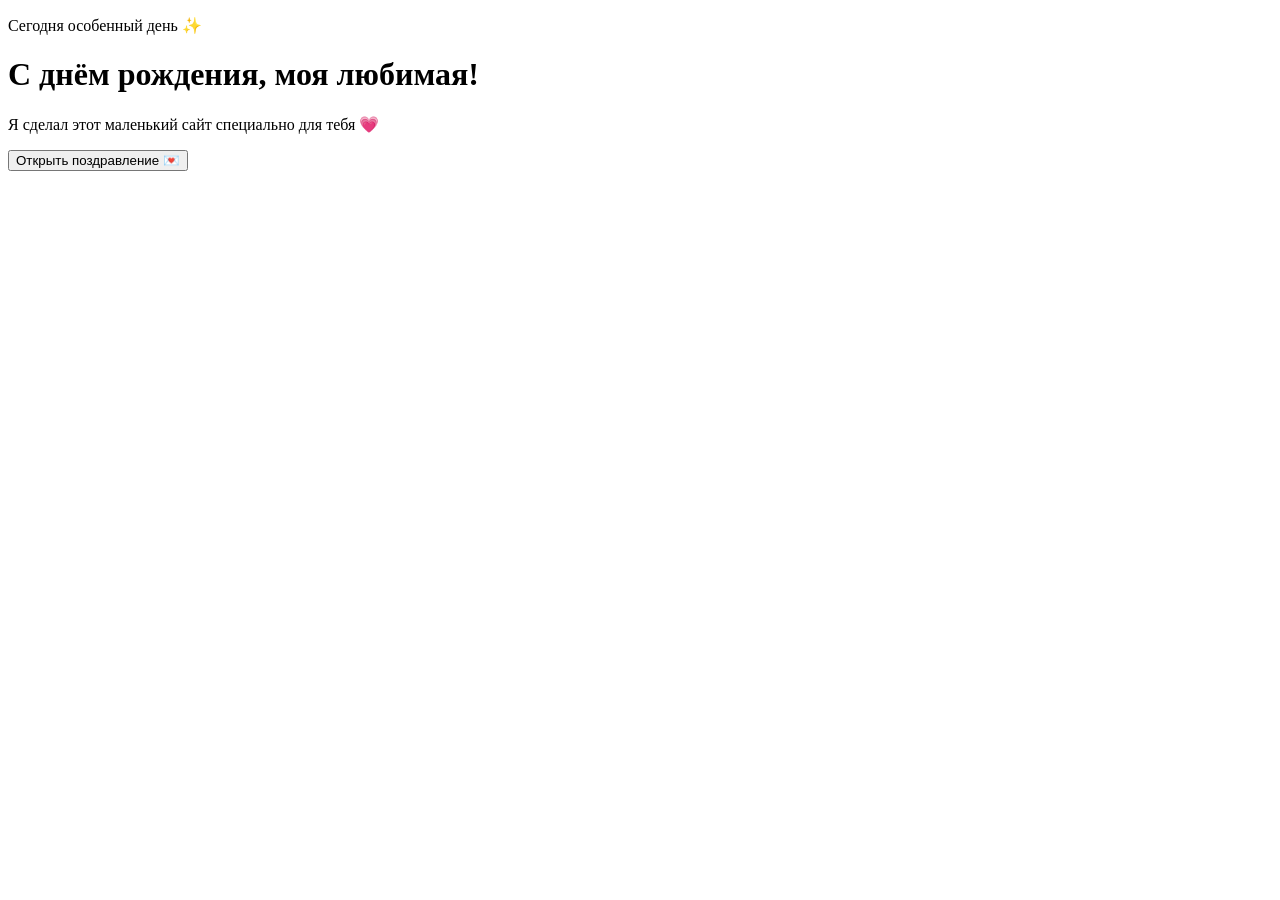
==== index.html @ 60a68466 "Создана основа сайта" ====
<!DOCTYPE html>
<html lang="ru">
<head>
    <meta charset="UTF-8">

    <meta
        name="viewport"
        content="width=device-width, initial-scale=1.0"
    >

    <title>С днём рождения ❤️</title>

    <link rel="stylesheet" href="style.css">
</head>

<body>

    <main class="hero">

        <div class="hero__content">

            <p class="hero__label">
                Сегодня особенный день ✨
            </p>

            <h1 class="hero__title">
                С днём рождения,
                <span>моя любимая!</span>
            </h1>

            <p class="hero__text">
                Я сделал этот маленький сайт специально для тебя 💗
            </p>

            <button class="hero__button" id="startButton">
                Открыть поздравление 💌
            </button>

        </div>

    </main>

    <script src="script.js"></script>

</body>
</html>
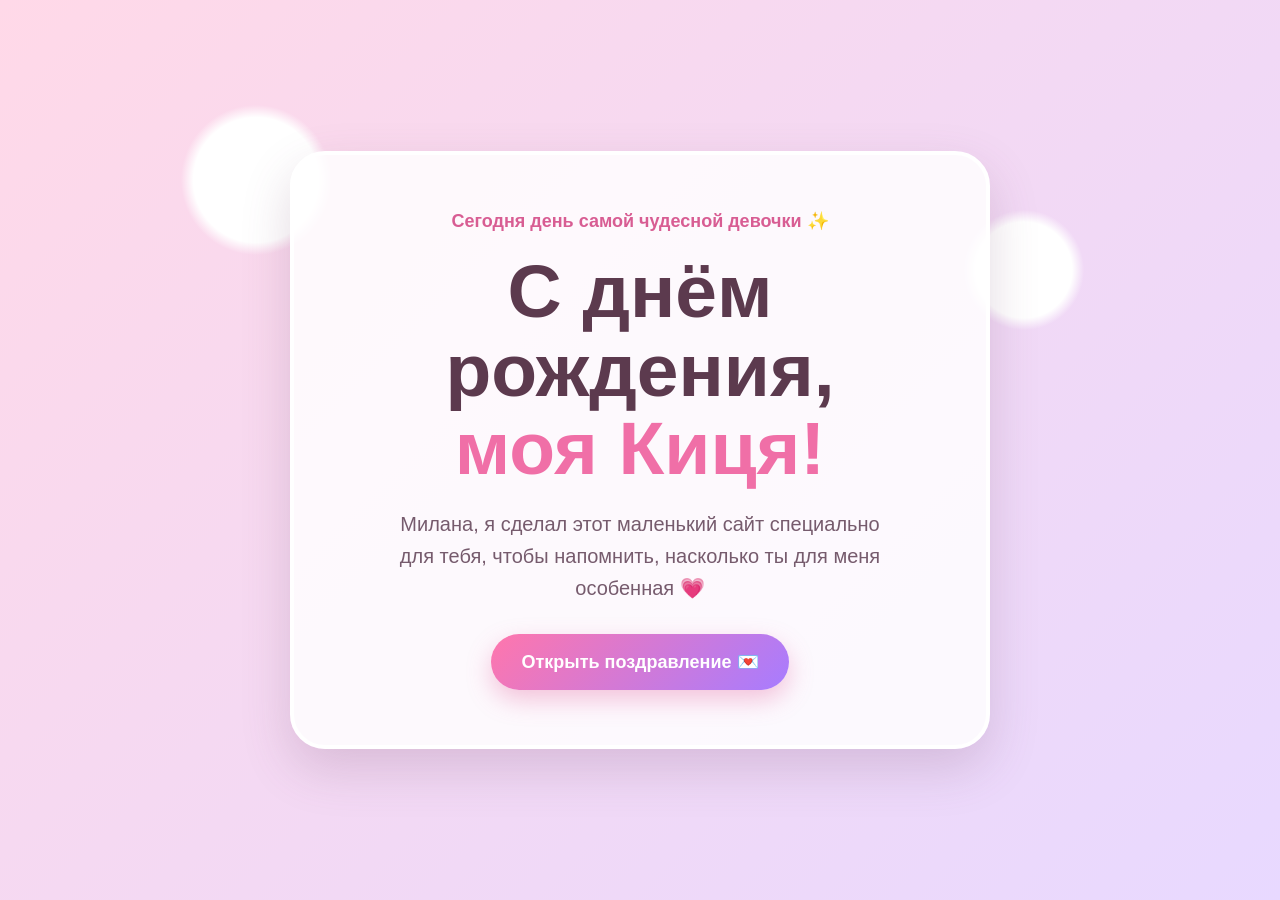
==== commit 3ae78f59: "Добавлена персонализация и анимация сердечек" ====
--- a/index.html
+++ b/index.html
@@ -17,20 +17,32 @@
 
     <main class="hero">
 
+
+        <div class="floating-hearts" aria-hidden="true">
+    <span style="--position: 8%; --delay: 0s;">♥</span>
+    <span style="--position: 20%; --delay: 2s;">♥</span>
+    <span style="--position: 35%; --delay: 5s;">♥</span>
+    <span style="--position: 52%; --delay: 1s;">♥</span>
+    <span style="--position: 68%; --delay: 4s;">♥</span>
+    <span style="--position: 82%; --delay: 3s;">♥</span>
+    <span style="--position: 94%; --delay: 6s;">♥</span>
+</div>
+
         <div class="hero__content">
 
-            <p class="hero__label">
-                Сегодня особенный день ✨
-            </p>
+         <p class="hero__label">
+    Сегодня день самой чудесной девочки ✨
+</p>
 
-            <h1 class="hero__title">
-                С днём рождения,
-                <span>моя любимая!</span>
-            </h1>
+<h1 class="hero__title">
+    С днём рождения,
+    <span>моя Киця!</span>
+</h1>
 
-            <p class="hero__text">
-                Я сделал этот маленький сайт специально для тебя 💗
-            </p>
+<p class="hero__text">
+    Милана, я сделал этот маленький сайт специально для тебя,
+    чтобы напомнить, насколько ты для меня особенная 💗
+</p>
 
             <button class="hero__button" id="startButton">
                 Открыть поздравление 💌
--- a/style.css
+++ b/style.css
@@ -0,0 +1,192 @@
+/* Убираем стандартные отступы у всех элементов */
+* {
+    margin: 0;
+    padding: 0;
+    box-sizing: border-box;
+}
+
+/* Настройки всей страницы */
+body {
+    font-family: "Trebuchet MS", Arial, sans-serif;
+    color: #5c3a4e;
+    overflow-x: hidden;
+}
+
+/* Главный экран */
+.hero {
+
+    
+            position: relative;
+z-index: 1;
+
+    min-height: 100vh;
+
+    display: flex;
+    align-items: center;
+    justify-content: center;
+
+    padding: 30px 20px;
+
+    background:
+        radial-gradient(
+            circle at 20% 20%,
+            #ffffff 0 5%,
+            transparent 6%
+        ),
+        radial-gradient(
+            circle at 80% 30%,
+            #ffffff 0 4%,
+            transparent 5%
+        ),
+        linear-gradient(
+            135deg,
+            #ffd9e8,
+            #e8d9ff
+        );
+}
+
+/* Карточка с поздравлением */
+.hero__content {
+    position: relative;
+z-index: 1;
+    width: 100%;
+    max-width: 700px;
+
+    padding: 55px 35px;
+
+    text-align: center;
+
+    background-color: rgba(255, 255, 255, 0.85);
+
+    border: 4px solid #ffffff;
+    border-radius: 35px;
+
+    box-shadow: 0 20px 50px rgba(116, 71, 104, 0.2);
+}
+
+/* Маленькая надпись сверху */
+.hero__label {
+    margin-bottom: 20px;
+
+    color: #d85d93;
+    font-size: 18px;
+    font-weight: bold;
+}
+
+/* Главный заголовок */
+.hero__title {
+    margin-bottom: 20px;
+
+    font-size: clamp(42px, 8vw, 75px);
+    line-height: 1.05;
+}
+
+/* Розовая часть заголовка */
+.hero__title span {
+    display: block;
+    color: #f06fa7;
+}
+
+/* Текст под заголовком */
+.hero__text {
+    max-width: 500px;
+    margin: 0 auto 30px;
+
+    color: #765b6d;
+    font-size: 20px;
+    line-height: 1.6;
+}
+
+/* Кнопка */
+.hero__button {
+    padding: 17px 30px;
+
+    color: #ffffff;
+    font-family: inherit;
+    font-size: 18px;
+    font-weight: bold;
+
+    background: linear-gradient(
+        135deg,
+        #ff76ac,
+        #a77cff
+    );
+
+    border: none;
+    border-radius: 50px;
+
+    box-shadow: 0 10px 25px rgba(226, 95, 154, 0.35);
+
+    cursor: pointer;
+
+    transition:
+        transform 0.2s ease,
+        box-shadow 0.2s ease;
+}
+
+/* Эффект при наведении */
+.hero__button:hover {
+    transform: translateY(-4px) scale(1.03);
+
+    box-shadow: 0 15px 30px rgba(226, 95, 154, 0.45);
+}
+
+/* Эффект при нажатии */
+.hero__button:active {
+    transform: scale(0.97);
+}
+
+/* Адаптация под телефон */
+@media (max-width: 600px) {
+    .hero__content {
+        padding: 40px 20px;
+        border-radius: 25px;
+    }
+
+    .hero__text {
+        font-size: 17px;
+    }
+
+    .hero__button {
+        width: 100%;
+    }
+}
+
+/* Контейнер с летающими сердечками */
+.floating-hearts {
+    position: absolute;
+    inset: 0;
+
+    overflow: hidden;
+    pointer-events: none;
+}
+
+/* Отдельное сердечко */
+.floating-hearts span {
+    position: absolute;
+    left: var(--position);
+    bottom: -60px;
+
+    color: rgba(255, 105, 160, 0.5);
+    font-size: 35px;
+
+    animation: heartFloat 9s linear infinite;
+    animation-delay: var(--delay);
+}
+
+/* Движение сердечек снизу вверх */
+@keyframes heartFloat {
+    0% {
+        transform: translateY(0) rotate(0deg) scale(0.7);
+        opacity: 0;
+    }
+
+    15% {
+        opacity: 1;
+    }
+
+    100% {
+        transform: translateY(-115vh) rotate(360deg) scale(1.3);
+        opacity: 0;
+    }
+}
